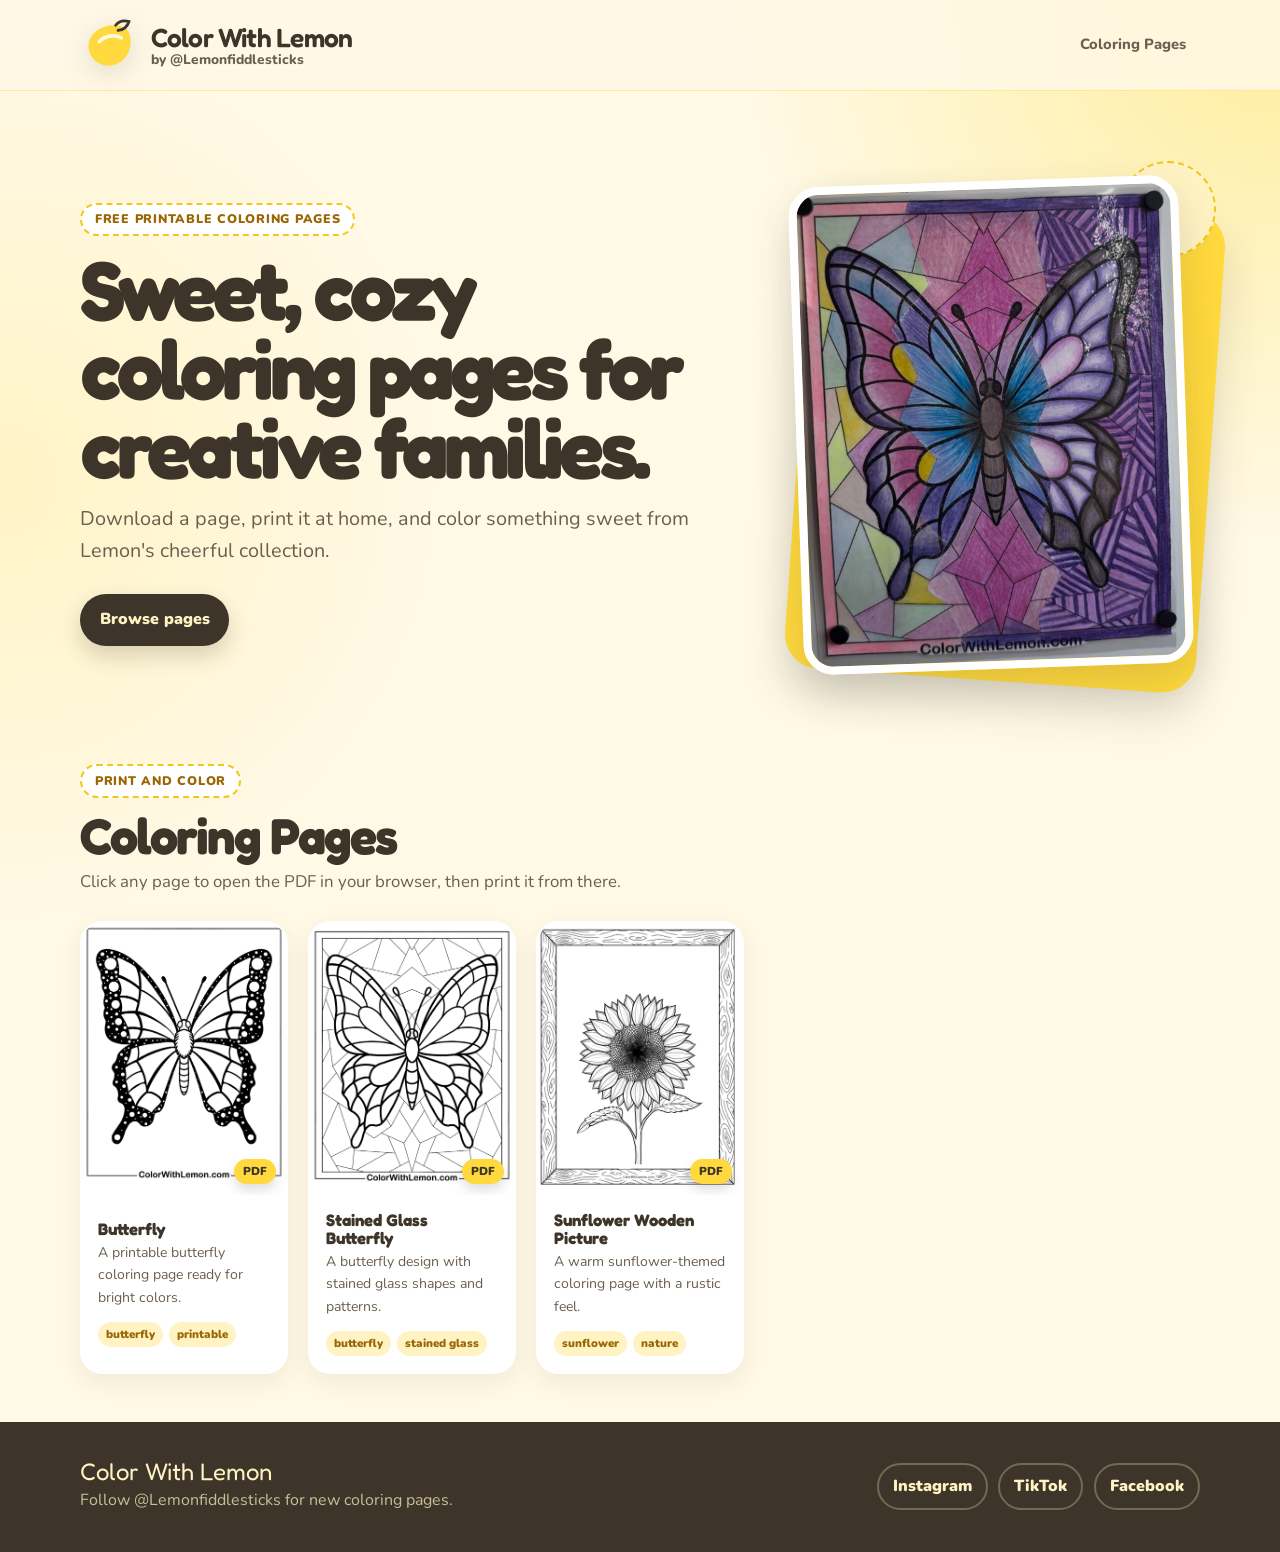
==== index.html @ b98b208a "Use photo in hero artwork" ====
<!doctype html>
<html lang="en">
<head>
  <meta charset="utf-8">
  <meta name="viewport" content="width=device-width, initial-scale=1">
  <meta name="description" content="Free printable coloring pages from Color With Lemon.">
  <title>Color With Lemon | Free Printable Coloring Pages</title>
  <link rel="icon" href="favicon.svg" type="image/svg+xml">
  <link rel="preconnect" href="https://fonts.googleapis.com">
  <link rel="preconnect" href="https://fonts.gstatic.com" crossorigin>
  <link href="https://fonts.googleapis.com/css2?family=Fredoka:wght@400;500;600&family=Nunito:wght@400;600;700;800&display=swap" rel="stylesheet">
  <link rel="stylesheet" href="assets/css/styles.css">
</head>
<body>
  <a class="skip-link" href="#main">Skip to content</a>

  <header class="site-header">
    <div class="container header-inner">
      <a href="./" class="brand" aria-label="Color With Lemon home">
        <span class="brand-mark" aria-hidden="true">
          <svg viewBox="0 0 64 64" role="img">
            <path d="M50.5 13.5C39.2 7.3 22.7 9.9 13.7 21.1 4.8 32.4 10.3 48.7 23.9 53.4c13.6 4.8 28.5-4.4 31.2-18.3 1.7-8.8.5-16.9-4.6-21.6Z" fill="currentColor"/>
            <path d="M39.3 10.2c3.7-4.8 9-5.8 14.8-4.1-1.7 5.3-6.3 9.3-12.2 9.7" fill="none" stroke="#3d3529" stroke-width="3" stroke-linecap="round"/>
            <path d="M21.3 28.3c5.5-6.2 16.6-8.6 24.2-4.3" fill="none" stroke="#fff9e6" stroke-width="4" stroke-linecap="round"/>
          </svg>
        </span>
        <span class="brand-copy">
          <span class="brand-title">Color With Lemon</span>
          <span class="brand-subtitle">by @Lemonfiddlesticks</span>
        </span>
      </a>

      <nav class="header-nav" aria-label="Primary navigation">
        <a href="#coloring-pages">Coloring Pages</a>
      </nav>
    </div>
  </header>

  <main id="main">
    <section class="hero">
      <div class="container hero-grid">
        <div class="hero-copy">
          <p class="eyebrow">Free printable coloring pages</p>
          <h1>Sweet, cozy coloring pages for creative families.</h1>
          <p class="hero-text">
            Download a page, print it at home, and color something sweet from Lemon's cheerful collection.
          </p>
          <div class="hero-actions">
            <a class="button button-primary" href="#coloring-pages">Browse pages</a>
          </div>
        </div>

        <div class="hero-art">
          <img src="assets/images/hero-photo.jpg" alt="Finished coloring page from Color With Lemon">
        </div>
      </div>
    </section>

    <section id="coloring-pages" class="section">
      <div class="container">
        <div class="section-heading">
          <p class="eyebrow">Print and color</p>
          <h2>Coloring Pages</h2>
          <p>Click any page to open the PDF in your browser, then print it from there.</p>
        </div>

        <div id="gallery" class="gallery" aria-live="polite"></div>

        <noscript>
          <p class="noscript-note">
            JavaScript is required to load the coloring page gallery. You can still browse the PDF files in the <code>pdfs</code> folder.
          </p>
        </noscript>
      </div>
    </section>

  </main>

  <footer class="site-footer">
    <div class="container footer-inner">
      <div>
        <p class="footer-title">Color With Lemon</p>
        <p class="footer-subtitle">Follow @Lemonfiddlesticks for new coloring pages.</p>
      </div>

      <nav class="social-links" aria-label="Social links">
        <a href="https://instagram.com/lemonfiddlesticks" target="_blank" rel="noopener noreferrer">Instagram</a>
        <a href="https://tiktok.com/@lemonfiddlesticks" target="_blank" rel="noopener noreferrer">TikTok</a>
        <a href="https://www.facebook.com/profile.php?id=61571527990612" target="_blank" rel="noopener noreferrer">Facebook</a>
      </nav>
    </div>
  </footer>

  <script src="assets/js/coloring-pages.js"></script>
  <script src="assets/js/site.js"></script>
</body>
</html>
---- assets/css/styles.css ----
:root {
  --lemon-cream: #fff9e6;
  --lemon-light: #fff3c4;
  --lemon-soft: #ffe566;
  --lemon-bright: #ffd93d;
  --lemon-gold: #f5c518;
  --lemon-deep: #d99612;
  --lemon-zest: #9b6705;
  --leaf: #7fa65a;
  --ink: #3d3529;
  --ink-soft: #6b5f4f;
  --white: #ffffff;
  --line: rgba(61, 53, 41, 0.14);
  --shadow-soft: rgba(61, 53, 41, 0.08);
  --shadow-medium: rgba(61, 53, 41, 0.16);
  --radius: 22px;
  --radius-small: 14px;
}

*,
*::before,
*::after {
  box-sizing: border-box;
}

html {
  scroll-behavior: smooth;
}

body {
  margin: 0;
  min-height: 100vh;
  font-family: "Nunito", system-ui, sans-serif;
  color: var(--ink);
  background:
    radial-gradient(circle at top right, rgba(255, 229, 102, 0.58), transparent 34rem),
    radial-gradient(circle at left 30rem, rgba(255, 243, 196, 0.95), transparent 28rem),
    var(--lemon-cream);
  line-height: 1.6;
}

img,
svg {
  display: block;
  max-width: 100%;
}

a {
  color: inherit;
}

.skip-link {
  position: absolute;
  left: 1rem;
  top: 1rem;
  z-index: 20;
  transform: translateY(-150%);
  border-radius: 999px;
  background: var(--ink);
  color: var(--white);
  padding: 0.6rem 1rem;
  text-decoration: none;
  font-weight: 800;
}

.skip-link:focus {
  transform: translateY(0);
}

.container {
  width: min(1120px, calc(100% - 2rem));
  margin-inline: auto;
}

.site-header {
  position: sticky;
  top: 0;
  z-index: 10;
  border-bottom: 1px solid rgba(255, 217, 61, 0.45);
  background: rgba(255, 249, 230, 0.86);
  backdrop-filter: blur(18px);
}

.header-inner {
  display: flex;
  align-items: center;
  justify-content: space-between;
  gap: 1.25rem;
  padding-block: 1rem;
}

.brand {
  display: inline-flex;
  align-items: center;
  gap: 0.8rem;
  text-decoration: none;
}

.brand-mark {
  display: grid;
  width: 58px;
  height: 58px;
  place-items: center;
  color: var(--lemon-bright);
  filter: drop-shadow(0 7px 14px var(--shadow-medium));
}

.brand-copy {
  display: grid;
  line-height: 1.1;
}

.brand-title,
h1,
h2,
h3,
.footer-title {
  font-family: "Fredoka", system-ui, sans-serif;
}

.brand-title {
  font-size: clamp(1.25rem, 3vw, 1.65rem);
  font-weight: 600;
  letter-spacing: -0.03em;
}

.brand-subtitle {
  color: var(--ink-soft);
  font-size: 0.86rem;
  font-weight: 800;
}

.header-nav {
  display: flex;
  gap: 0.5rem;
  flex-wrap: wrap;
  justify-content: flex-end;
}

.header-nav a {
  border-radius: 999px;
  padding: 0.55rem 0.85rem;
  color: var(--ink-soft);
  text-decoration: none;
  font-size: 0.92rem;
  font-weight: 800;
}

.header-nav a:hover,
.header-nav a:focus-visible {
  background: var(--lemon-light);
  color: var(--ink);
}

.hero {
  padding-block: clamp(3rem, 7vw, 6rem) 3rem;
}

.hero-grid {
  display: grid;
  align-items: center;
  gap: clamp(2rem, 6vw, 5rem);
}

.hero-copy {
  max-width: 690px;
}

.eyebrow {
  display: inline-flex;
  width: fit-content;
  margin: 0 0 0.85rem;
  border: 2px dashed var(--lemon-gold);
  border-radius: 999px;
  background: var(--white);
  color: var(--lemon-zest);
  padding: 0.3rem 0.8rem;
  font-size: 0.78rem;
  font-weight: 900;
  letter-spacing: 0.06em;
  text-transform: uppercase;
}

h1,
h2,
h3,
p {
  margin-top: 0;
}

h1 {
  max-width: 780px;
  margin-bottom: 1rem;
  font-size: clamp(2.45rem, 8vw, 5.2rem);
  line-height: 0.95;
  letter-spacing: -0.055em;
}

.hero-text {
  max-width: 620px;
  color: var(--ink-soft);
  font-size: clamp(1.04rem, 2.2vw, 1.24rem);
}

.hero-actions {
  display: flex;
  flex-wrap: wrap;
  gap: 0.8rem;
  margin-top: 1.7rem;
}

.button {
  display: inline-flex;
  align-items: center;
  justify-content: center;
  min-height: 46px;
  border: 2px solid transparent;
  border-radius: 999px;
  padding: 0.72rem 1.1rem;
  text-decoration: none;
  font-weight: 900;
  transition: transform 180ms ease, box-shadow 180ms ease, background 180ms ease;
}

.button:hover,
.button:focus-visible {
  transform: translateY(-2px);
}

.button-primary {
  background: var(--ink);
  color: var(--lemon-light);
  box-shadow: 0 10px 22px rgba(61, 53, 41, 0.2);
}

.button-secondary {
  border-color: var(--lemon-gold);
  background: var(--white);
  color: var(--ink);
}

.hero-art {
  position: relative;
  isolation: isolate;
}

.hero-art::before {
  content: "";
  position: absolute;
  inset: 1.2rem -0.7rem -0.8rem 1rem;
  z-index: -1;
  border-radius: 34px;
  background: var(--lemon-bright);
  transform: rotate(4deg);
  box-shadow: 0 22px 45px var(--shadow-medium);
}

.hero-art::after {
  content: "";
  position: absolute;
  width: 6rem;
  height: 6rem;
  right: -1rem;
  top: -1.2rem;
  z-index: -1;
  border-radius: 50%;
  background: var(--lemon-light);
  border: 2px dashed var(--lemon-gold);
}

.hero-art img {
  width: min(100%, 390px);
  margin-inline: auto;
  border: 8px solid var(--white);
  border-radius: 30px;
  aspect-ratio: 4 / 5;
  object-fit: cover;
  box-shadow: 0 18px 42px var(--shadow-medium);
  transform: rotate(-2deg);
}

.section {
  padding-block: 3rem;
}

.section-heading {
  max-width: 710px;
  margin-bottom: 1.55rem;
}

.section-heading h2 {
  margin-bottom: 0.45rem;
  font-size: clamp(2rem, 5vw, 3.15rem);
  line-height: 1;
  letter-spacing: -0.04em;
}

.section-heading p:not(.eyebrow) {
  color: var(--ink-soft);
  font-size: 1.05rem;
}

.gallery {
  display: grid;
  grid-template-columns: repeat(auto-fill, minmax(180px, 1fr));
  gap: 1.25rem;
}

.gallery-card {
  display: grid;
  overflow: hidden;
  border: 2px solid transparent;
  border-radius: var(--radius);
  background: var(--white);
  color: var(--ink);
  text-decoration: none;
  box-shadow: 0 8px 24px var(--shadow-soft);
  transition: transform 180ms ease, box-shadow 180ms ease, border-color 180ms ease;
}

.gallery-card:hover,
.gallery-card:focus-visible {
  transform: translateY(-5px);
  border-color: var(--lemon-gold);
  box-shadow: 0 18px 36px var(--shadow-medium);
}

.gallery-thumb {
  position: relative;
  display: grid;
  aspect-ratio: 3 / 4;
  place-items: center;
  overflow: hidden;
  background: var(--lemon-light);
}

.gallery-thumb img {
  width: 100%;
  height: 100%;
  object-fit: cover;
}

.pdf-badge {
  position: absolute;
  right: 0.65rem;
  bottom: 0.65rem;
  border-radius: 999px;
  background: var(--lemon-bright);
  color: var(--ink);
  padding: 0.22rem 0.55rem;
  font-size: 0.72rem;
  font-weight: 900;
  box-shadow: 0 6px 12px rgba(61, 53, 41, 0.16);
}

.gallery-info {
  padding: 1rem;
}

.gallery-info h3 {
  margin-bottom: 0.24rem;
  font-size: 1.04rem;
  line-height: 1.1;
}

.gallery-info p {
  margin-bottom: 0.8rem;
  color: var(--ink-soft);
  font-size: 0.88rem;
}

.gallery-meta {
  display: flex;
  flex-wrap: wrap;
  gap: 0.4rem;
}

.tag {
  border-radius: 999px;
  background: var(--lemon-light);
  color: var(--lemon-zest);
  padding: 0.2rem 0.5rem;
  font-size: 0.72rem;
  font-weight: 900;
}

.empty-gallery,
.noscript-note {
  border: 2px dashed var(--lemon-gold);
  border-radius: var(--radius);
  background: rgba(255, 255, 255, 0.68);
  padding: 1.25rem;
  color: var(--ink-soft);
}

.site-footer {
  background: var(--ink);
  color: var(--lemon-light);
  padding-block: 2.4rem;
}

.footer-inner {
  display: grid;
  gap: 1.25rem;
  align-items: center;
}

.footer-title {
  margin-bottom: 0.2rem;
  font-size: 1.5rem;
  line-height: 1;
}

.footer-subtitle {
  margin-bottom: 0;
  color: rgba(255, 243, 196, 0.72);
}

.social-links {
  display: flex;
  flex-wrap: wrap;
  gap: 0.65rem;
}

.social-links a {
  border: 2px solid rgba(255, 243, 196, 0.28);
  border-radius: 999px;
  padding: 0.55rem 0.88rem;
  color: var(--lemon-light);
  text-decoration: none;
  font-weight: 900;
}

.social-links a:hover,
.social-links a:focus-visible {
  border-color: var(--lemon-bright);
  background: rgba(255, 217, 61, 0.12);
}

@media (min-width: 760px) {
  .hero-grid {
    grid-template-columns: minmax(0, 1.08fr) minmax(300px, 0.72fr);
  }

  .footer-inner {
    grid-template-columns: 1fr auto;
  }
}

@media (max-width: 650px) {
  .header-inner {
    align-items: flex-start;
    flex-direction: column;
  }

  .header-nav {
    justify-content: flex-start;
  }

  .brand-mark {
    width: 50px;
    height: 50px;
  }

  .hero {
    padding-top: 2rem;
  }
}
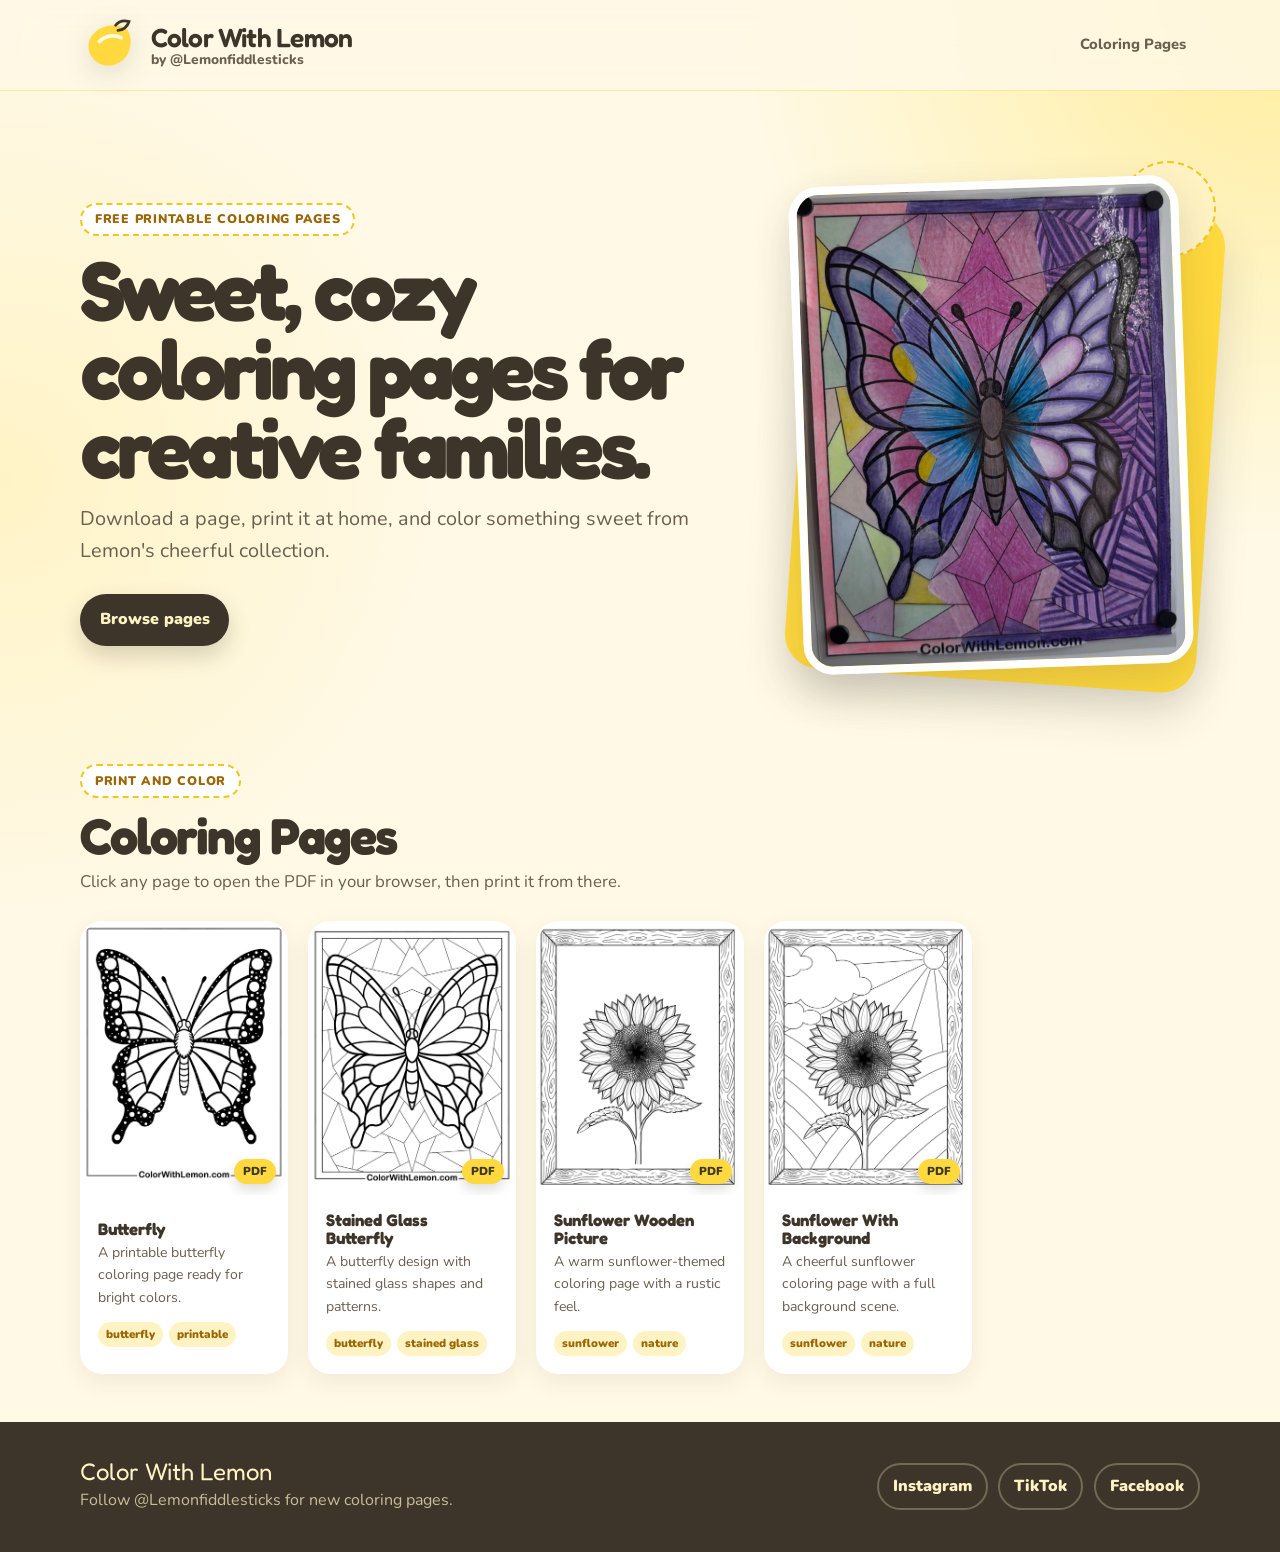
==== commit fd47cf83: "remove link" ====
--- a/index.html
+++ b/index.html
@@ -12,7 +12,6 @@
   <link rel="stylesheet" href="assets/css/styles.css">
 </head>
 <body>
-  <a class="skip-link" href="#main">Skip to content</a>
 
   <header class="site-header">
     <div class="container header-inner">
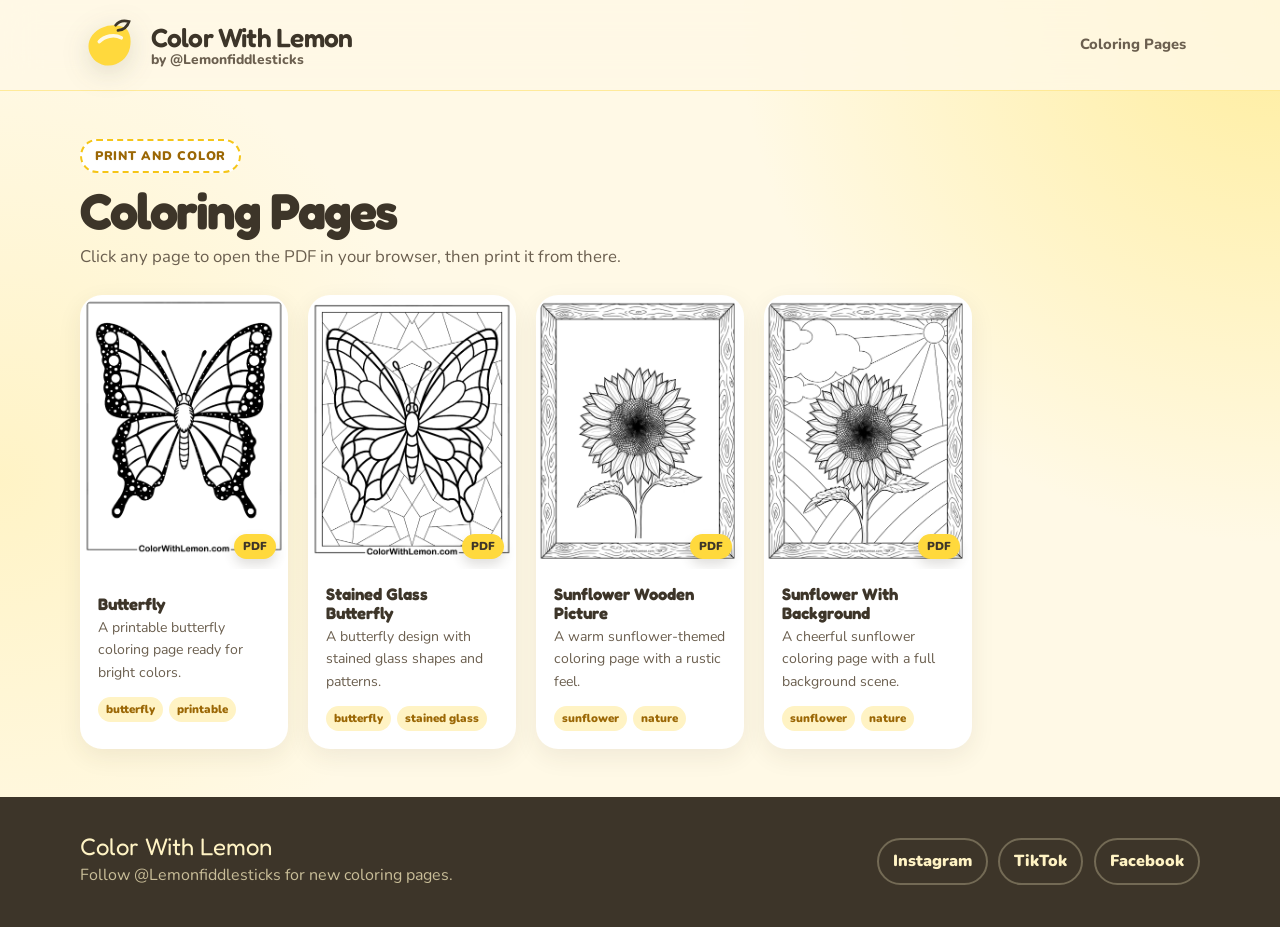
==== commit b288d294: "Remove hero section from the home page." ====
--- a/index.html
+++ b/index.html
@@ -1,6 +1,15 @@
 <!doctype html>
 <html lang="en">
 <head>
+  <!-- Google tag (gtag.js) -->
+<script async src="https://www.googletagmanager.com/gtag/js?id=G-7JGD2ZB0GD"></script>
+<script>
+  window.dataLayer = window.dataLayer || [];
+  function gtag(){dataLayer.push(arguments);}
+  gtag('js', new Date());
+
+  gtag('config', 'G-7JGD2ZB0GD');
+</script>
   <meta charset="utf-8">
   <meta name="viewport" content="width=device-width, initial-scale=1">
   <meta name="description" content="Free printable coloring pages from Color With Lemon.">
@@ -36,25 +45,6 @@
   </header>
 
   <main id="main">
-    <section class="hero">
-      <div class="container hero-grid">
-        <div class="hero-copy">
-          <p class="eyebrow">Free printable coloring pages</p>
-          <h1>Sweet, cozy coloring pages for creative families.</h1>
-          <p class="hero-text">
-            Download a page, print it at home, and color something sweet from Lemon's cheerful collection.
-          </p>
-          <div class="hero-actions">
-            <a class="button button-primary" href="#coloring-pages">Browse pages</a>
-          </div>
-        </div>
-
-        <div class="hero-art">
-          <img src="assets/images/hero-photo.jpg" alt="Finished coloring page from Color With Lemon">
-        </div>
-      </div>
-    </section>
-
     <section id="coloring-pages" class="section">
       <div class="container">
         <div class="section-heading">
@@ -92,5 +82,8 @@
 
   <script src="assets/js/coloring-pages.js"></script>
   <script src="assets/js/site.js"></script>
+  <!-- Cloudflare Web Analytics -->
+  <script defer src="https://static.cloudflareinsights.com/beacon.min.js" data-cf-beacon='{"token":"57215de814b4446d80dc1193537033d3"}'></script>
+  <!-- End Cloudflare Web Analytics -->
 </body>
 </html>
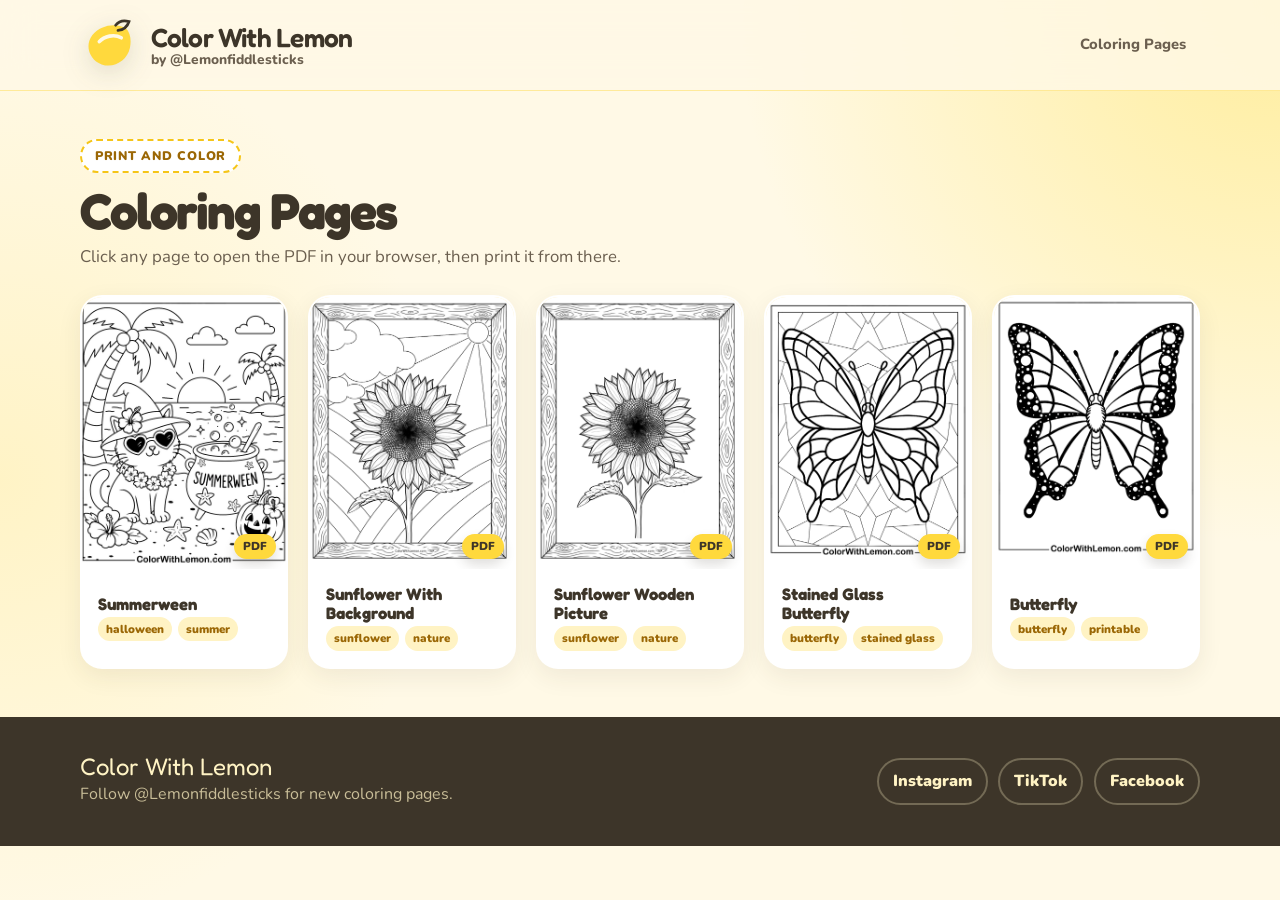
==== commit 039a7bc2: "Cache-bust gallery scripts so newest-first order shows up" ====
--- a/index.html
+++ b/index.html
@@ -80,8 +80,8 @@
     </div>
   </footer>
 
-  <script src="assets/js/coloring-pages.js"></script>
-  <script src="assets/js/site.js"></script>
+  <script src="assets/js/coloring-pages.js?v=20260717b"></script>
+  <script src="assets/js/site.js?v=20260717b"></script>
   <!-- Cloudflare Web Analytics -->
   <script defer src="https://static.cloudflareinsights.com/beacon.min.js" data-cf-beacon='{"token":"57215de814b4446d80dc1193537033d3"}'></script>
   <!-- End Cloudflare Web Analytics -->
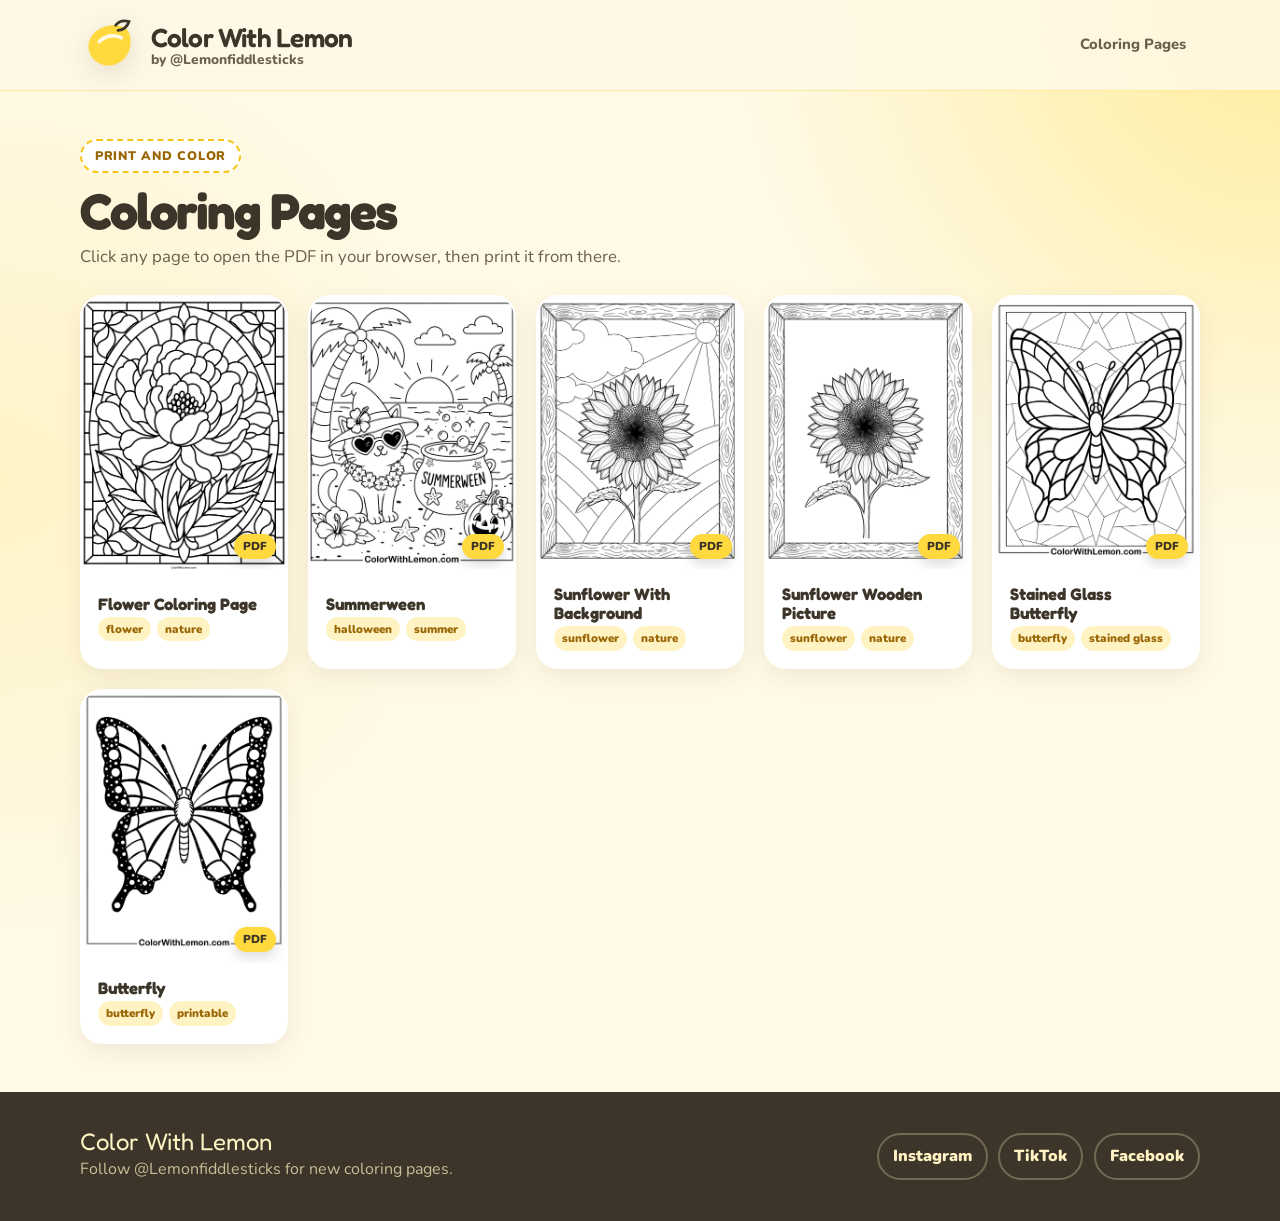
==== commit 27d48dcc: "Add flower coloring page" ====
--- a/index.html
+++ b/index.html
@@ -80,8 +80,8 @@
     </div>
   </footer>
 
-  <script src="assets/js/coloring-pages.js?v=20260717b"></script>
-  <script src="assets/js/site.js?v=20260717b"></script>
+  <script src="assets/js/coloring-pages.js?v=20261121"></script>
+  <script src="assets/js/site.js?v=20261121"></script>
   <!-- Cloudflare Web Analytics -->
   <script defer src="https://static.cloudflareinsights.com/beacon.min.js" data-cf-beacon='{"token":"57215de814b4446d80dc1193537033d3"}'></script>
   <!-- End Cloudflare Web Analytics -->
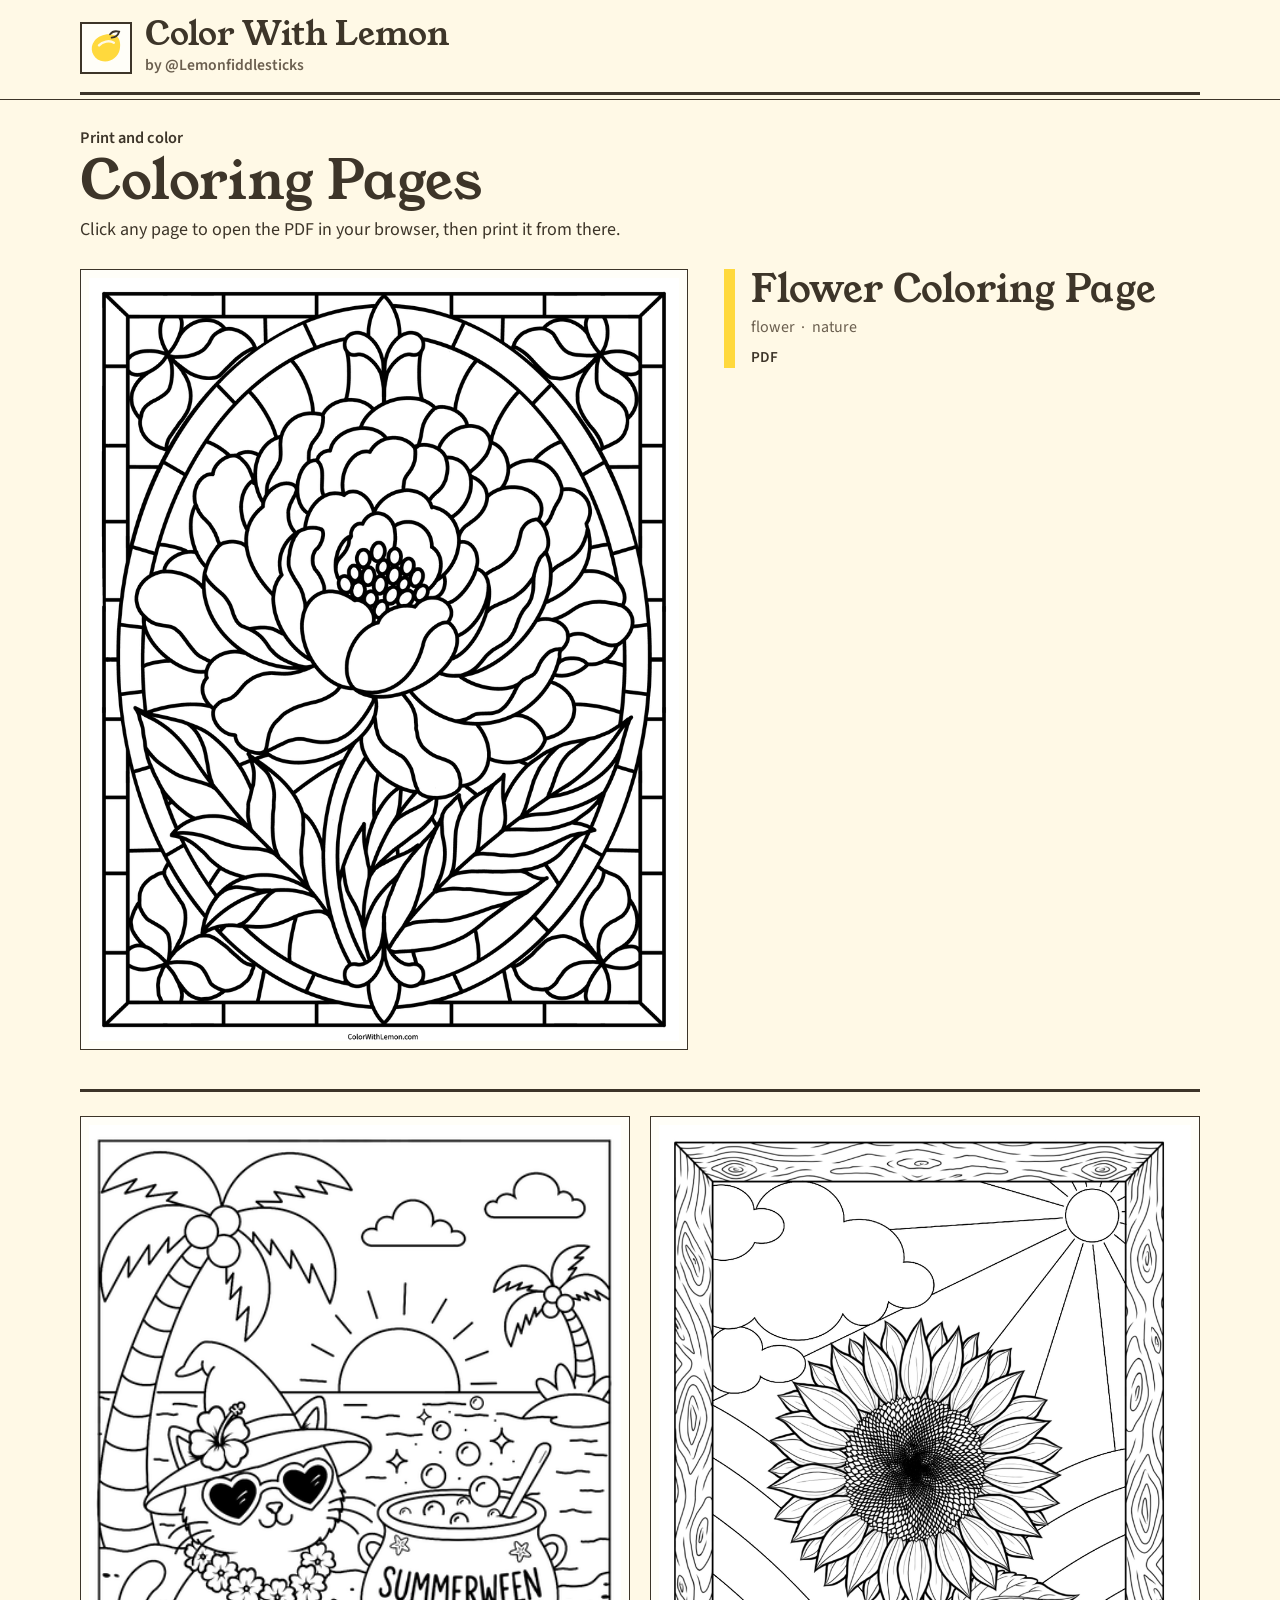
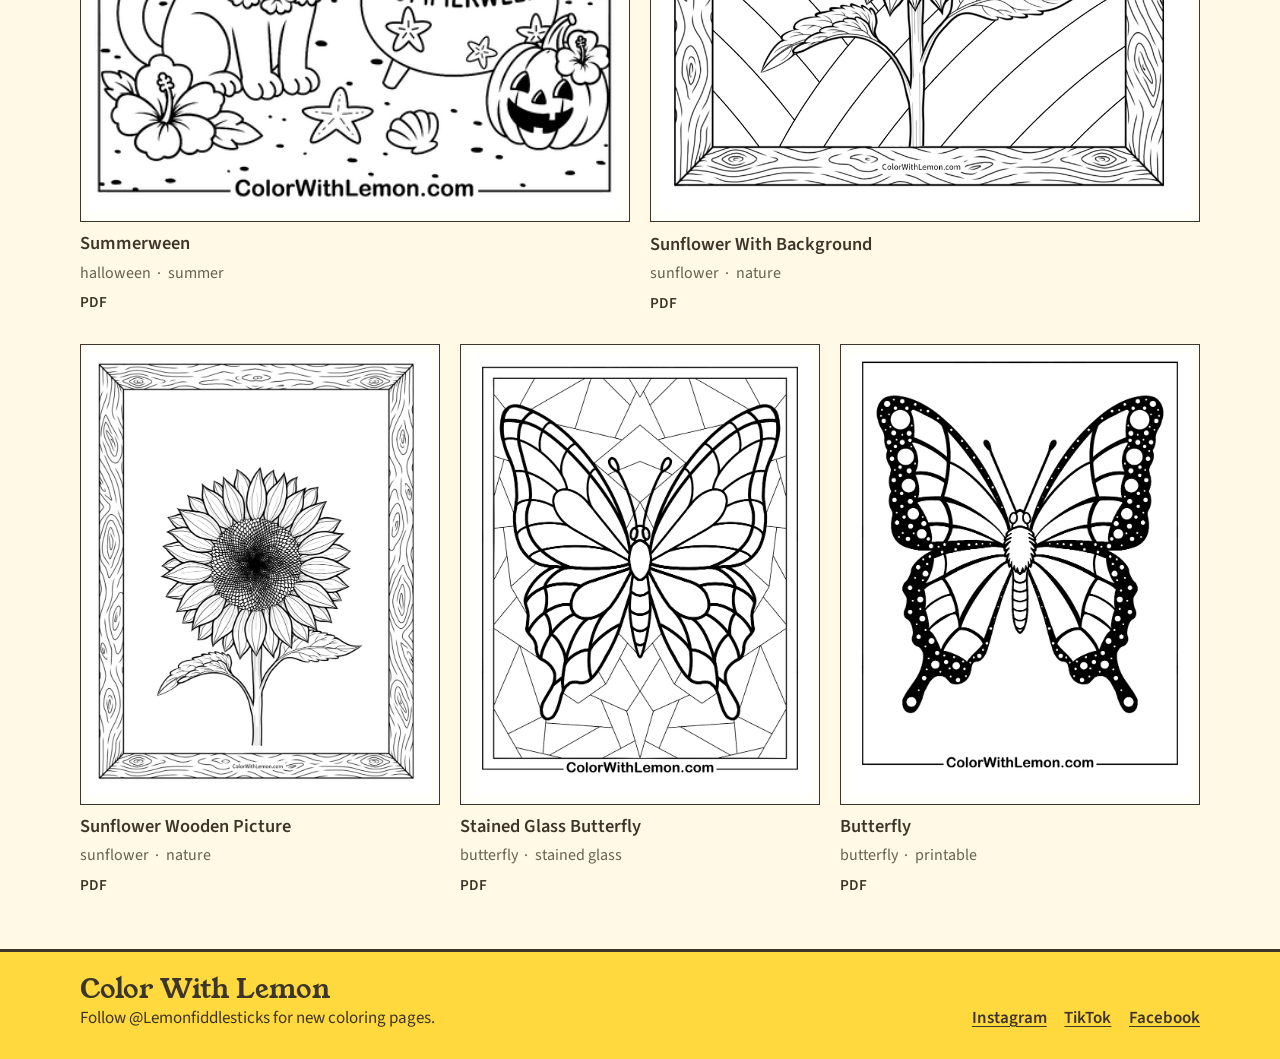
==== commit 14fbbe7c: "Restyle the gallery as a print catalog Feature the newest coloring page large and vary the size of t" ====
--- a/index.html
+++ b/index.html
@@ -17,13 +17,15 @@
   <link rel="icon" href="favicon.svg" type="image/svg+xml">
   <link rel="preconnect" href="https://fonts.googleapis.com">
   <link rel="preconnect" href="https://fonts.gstatic.com" crossorigin>
-  <link href="https://fonts.googleapis.com/css2?family=Fredoka:wght@400;500;600&family=Nunito:wght@400;600;700;800&display=swap" rel="stylesheet">
+  <link href="https://fonts.googleapis.com/css2?family=Source+Sans+3:wght@400;600&family=Young+Serif&display=swap" rel="stylesheet">
   <link rel="stylesheet" href="assets/css/styles.css">
 </head>
 <body>
 
-  <header class="site-header">
-    <div class="container header-inner">
+  <a class="skip-link" href="#coloring-pages">Skip to coloring pages</a>
+
+  <header class="masthead">
+    <div class="container masthead-inner">
       <a href="./" class="brand" aria-label="Color With Lemon home">
         <span class="brand-mark" aria-hidden="true">
           <svg viewBox="0 0 64 64" role="img">
@@ -37,10 +39,6 @@
           <span class="brand-subtitle">by @Lemonfiddlesticks</span>
         </span>
       </a>
-
-      <nav class="header-nav" aria-label="Primary navigation">
-        <a href="#coloring-pages">Coloring Pages</a>
-      </nav>
     </div>
   </header>
 
@@ -48,8 +46,8 @@
     <section id="coloring-pages" class="section">
       <div class="container">
         <div class="section-heading">
-          <p class="eyebrow">Print and color</p>
-          <h2>Coloring Pages</h2>
+          <p class="kicker">Print and color</p>
+          <h1>Coloring Pages</h1>
           <p>Click any page to open the PDF in your browser, then print it from there.</p>
         </div>
 
@@ -80,8 +78,8 @@
     </div>
   </footer>
 
-  <script src="assets/js/coloring-pages.js?v=20261121"></script>
-  <script src="assets/js/site.js?v=20261121"></script>
+  <script src="assets/js/coloring-pages.js?v=20261122"></script>
+  <script src="assets/js/site.js?v=20261122"></script>
   <!-- Cloudflare Web Analytics -->
   <script defer src="https://static.cloudflareinsights.com/beacon.min.js" data-cf-beacon='{"token":"57215de814b4446d80dc1193537033d3"}'></script>
   <!-- End Cloudflare Web Analytics -->
--- a/assets/css/styles.css
+++ b/assets/css/styles.css
@@ -1,20 +1,9 @@
 :root {
-  --lemon-cream: #fff9e6;
-  --lemon-light: #fff3c4;
-  --lemon-soft: #ffe566;
-  --lemon-bright: #ffd93d;
-  --lemon-gold: #f5c518;
-  --lemon-deep: #d99612;
-  --lemon-zest: #9b6705;
-  --leaf: #7fa65a;
+  --paper: #fff9e6;
+  --sheet: #fffef8;
+  --lemon: #ffd93d;
   --ink: #3d3529;
   --ink-soft: #6b5f4f;
-  --white: #ffffff;
-  --line: rgba(61, 53, 41, 0.14);
-  --shadow-soft: rgba(61, 53, 41, 0.08);
-  --shadow-medium: rgba(61, 53, 41, 0.16);
-  --radius: 22px;
-  --radius-small: 14px;
 }
 
 *,
@@ -30,13 +19,13 @@
 body {
   margin: 0;
   min-height: 100vh;
-  font-family: "Nunito", system-ui, sans-serif;
+  background: var(--paper);
   color: var(--ink);
-  background:
-    radial-gradient(circle at top right, rgba(255, 229, 102, 0.58), transparent 34rem),
-    radial-gradient(circle at left 30rem, rgba(255, 243, 196, 0.95), transparent 28rem),
-    var(--lemon-cream);
-  line-height: 1.6;
+  font-family: "Source Sans 3", "Segoe UI", sans-serif;
+  font-size: 1.0625rem;
+  font-weight: 400;
+  font-synthesis: none;
+  line-height: 1.5;
 }
 
 img,
@@ -45,26 +34,42 @@
   max-width: 100%;
 }
 
+h1,
+h2,
+p,
+ul {
+  margin: 0;
+}
+
 a {
   color: inherit;
 }
 
+a:focus-visible {
+  outline: 3px solid var(--ink);
+  outline-offset: 3px;
+}
+
+::selection {
+  background: var(--lemon);
+  color: var(--ink);
+}
+
 .skip-link {
   position: absolute;
-  left: 1rem;
-  top: 1rem;
-  z-index: 20;
-  transform: translateY(-150%);
-  border-radius: 999px;
+  left: 0.75rem;
+  top: 0.75rem;
+  z-index: 2;
+  transform: translateY(-200%);
   background: var(--ink);
-  color: var(--white);
-  padding: 0.6rem 1rem;
+  color: var(--paper);
+  padding: 0.45rem 0.7rem;
   text-decoration: none;
-  font-weight: 800;
+  font-weight: 600;
 }
 
 .skip-link:focus {
-  transform: translateY(0);
+  transform: none;
 }
 
 .container {
@@ -72,397 +77,287 @@
   margin-inline: auto;
 }
 
-.site-header {
-  position: sticky;
-  top: 0;
-  z-index: 10;
-  border-bottom: 1px solid rgba(255, 217, 61, 0.45);
-  background: rgba(255, 249, 230, 0.86);
-  backdrop-filter: blur(18px);
-}
-
-.header-inner {
-  display: flex;
-  align-items: center;
-  justify-content: space-between;
-  gap: 1.25rem;
-  padding-block: 1rem;
+.masthead-inner {
+  padding-block: 1.15rem 0.95rem;
+  border-bottom: 3px solid var(--ink);
+}
+
+.masthead::after {
+  content: "";
+  display: block;
+  height: 1px;
+  margin-top: 4px;
+  background: var(--ink);
 }
 
 .brand {
   display: inline-flex;
   align-items: center;
   gap: 0.8rem;
+  color: inherit;
   text-decoration: none;
 }
 
 .brand-mark {
   display: grid;
-  width: 58px;
-  height: 58px;
+  width: 3.25rem;
+  height: 3.25rem;
+  flex: none;
   place-items: center;
-  color: var(--lemon-bright);
-  filter: drop-shadow(0 7px 14px var(--shadow-medium));
+  background: var(--sheet);
+  color: var(--lemon);
+  border: 2px solid var(--ink);
+}
+
+.brand-mark svg {
+  width: 2.45rem;
+  height: 2.45rem;
 }
 
 .brand-copy {
   display: grid;
-  line-height: 1.1;
+  gap: 0.15rem;
 }
 
 .brand-title,
+.footer-title,
 h1,
-h2,
-h3,
-.footer-title {
-  font-family: "Fredoka", system-ui, sans-serif;
+.sheet-feature .sheet-title {
+  font-family: "Young Serif", Georgia, "Times New Roman", serif;
+  font-weight: 400;
+  letter-spacing: 0;
 }
 
 .brand-title {
-  font-size: clamp(1.25rem, 3vw, 1.65rem);
-  font-weight: 600;
-  letter-spacing: -0.03em;
+  font-size: clamp(1.6rem, 3vw, 2.05rem);
+  line-height: 1;
 }
 
 .brand-subtitle {
   color: var(--ink-soft);
-  font-size: 0.86rem;
-  font-weight: 800;
-}
-
-.header-nav {
-  display: flex;
-  gap: 0.5rem;
+  font-size: 0.98rem;
+  font-weight: 600;
+}
+
+.section {
+  padding-block: 1.6rem 3.25rem;
+}
+
+.kicker {
+  margin-bottom: 0.3rem;
+  font-size: 1.02rem;
+  font-weight: 600;
+}
+
+h1 {
+  margin-bottom: 0.45rem;
+  font-size: clamp(2.35rem, 5vw, 3.35rem);
+  line-height: 1;
+}
+
+.section-heading p:last-child {
+  max-width: 36rem;
+  font-size: 1.125rem;
+}
+
+.gallery {
+  margin-top: 1.6rem;
+}
+
+.sheet {
+  display: flex;
+  flex-direction: column;
+  gap: 0.65rem;
+  color: inherit;
+  text-decoration: none;
+}
+
+.sheet-feature {
+  display: grid;
+  grid-template-columns: minmax(0, 38rem) minmax(14rem, 1fr);
+  align-items: start;
+  gap: 1.15rem 2.25rem;
+}
+
+.sheet-art {
+  display: block;
+  min-width: 0;
+  padding: 0.5rem;
+  border: 1px solid var(--ink);
+  background: var(--sheet);
+  line-height: 0;
+}
+
+.sheet-art img {
+  width: 100%;
+  height: auto;
+  background: #fff;
+}
+
+.sheet-caption {
+  display: flex;
+  flex-direction: column;
+  align-items: flex-start;
+  gap: 0.4rem;
+}
+
+.sheet-feature .sheet-caption {
+  padding-left: 1rem;
+  border-left: 0.7rem solid var(--lemon);
+}
+
+.sheet-title {
+  font-size: 1.15rem;
+  font-weight: 600;
+  line-height: 1.2;
+}
+
+.sheet-feature .sheet-title {
+  font-size: clamp(1.85rem, 3vw, 2.45rem);
+  line-height: 1.05;
+}
+
+.sheet-tags {
+  display: flex;
   flex-wrap: wrap;
-  justify-content: flex-end;
-}
-
-.header-nav a {
-  border-radius: 999px;
-  padding: 0.55rem 0.85rem;
+  padding: 0;
+  list-style: none;
   color: var(--ink-soft);
-  text-decoration: none;
-  font-size: 0.92rem;
-  font-weight: 800;
-}
-
-.header-nav a:hover,
-.header-nav a:focus-visible {
-  background: var(--lemon-light);
-  color: var(--ink);
-}
-
-.hero {
-  padding-block: clamp(3rem, 7vw, 6rem) 3rem;
-}
-
-.hero-grid {
+  font-size: 1rem;
+}
+
+.sheet-tags li:not(:last-child)::after {
+  content: "·";
+  margin-inline: 0.4rem;
+}
+
+.sheet-file {
+  font-size: 0.95rem;
+  font-weight: 600;
+}
+
+.sheet:hover .sheet-art,
+.sheet:focus-visible .sheet-art {
+  background: var(--lemon);
+}
+
+.sheet:hover .sheet-title,
+.sheet:focus-visible .sheet-title {
+  text-decoration: underline;
+  text-underline-offset: 0.14em;
+}
+
+.sheets {
   display: grid;
-  align-items: center;
-  gap: clamp(2rem, 6vw, 5rem);
-}
-
-.hero-copy {
-  max-width: 690px;
-}
-
-.eyebrow {
-  display: inline-flex;
-  width: fit-content;
-  margin: 0 0 0.85rem;
-  border: 2px dashed var(--lemon-gold);
-  border-radius: 999px;
-  background: var(--white);
-  color: var(--lemon-zest);
-  padding: 0.3rem 0.8rem;
-  font-size: 0.78rem;
-  font-weight: 900;
-  letter-spacing: 0.06em;
-  text-transform: uppercase;
-}
-
-h1,
-h2,
-h3,
-p {
-  margin-top: 0;
-}
-
-h1 {
-  max-width: 780px;
-  margin-bottom: 1rem;
-  font-size: clamp(2.45rem, 8vw, 5.2rem);
-  line-height: 0.95;
-  letter-spacing: -0.055em;
-}
-
-.hero-text {
-  max-width: 620px;
-  color: var(--ink-soft);
-  font-size: clamp(1.04rem, 2.2vw, 1.24rem);
-}
-
-.hero-actions {
-  display: flex;
-  flex-wrap: wrap;
-  gap: 0.8rem;
-  margin-top: 1.7rem;
-}
-
-.button {
-  display: inline-flex;
-  align-items: center;
-  justify-content: center;
-  min-height: 46px;
-  border: 2px solid transparent;
-  border-radius: 999px;
-  padding: 0.72rem 1.1rem;
-  text-decoration: none;
-  font-weight: 900;
-  transition: transform 180ms ease, box-shadow 180ms ease, background 180ms ease;
-}
-
-.button:hover,
-.button:focus-visible {
-  transform: translateY(-2px);
-}
-
-.button-primary {
-  background: var(--ink);
-  color: var(--lemon-light);
-  box-shadow: 0 10px 22px rgba(61, 53, 41, 0.2);
-}
-
-.button-secondary {
-  border-color: var(--lemon-gold);
-  background: var(--white);
-  color: var(--ink);
-}
-
-.hero-art {
-  position: relative;
-  isolation: isolate;
-}
-
-.hero-art::before {
-  content: "";
-  position: absolute;
-  inset: 1.2rem -0.7rem -0.8rem 1rem;
-  z-index: -1;
-  border-radius: 34px;
-  background: var(--lemon-bright);
-  transform: rotate(4deg);
-  box-shadow: 0 22px 45px var(--shadow-medium);
-}
-
-.hero-art::after {
-  content: "";
-  position: absolute;
-  width: 6rem;
-  height: 6rem;
-  right: -1rem;
-  top: -1.2rem;
-  z-index: -1;
-  border-radius: 50%;
-  background: var(--lemon-light);
-  border: 2px dashed var(--lemon-gold);
-}
-
-.hero-art img {
-  width: min(100%, 390px);
-  margin-inline: auto;
-  border: 8px solid var(--white);
-  border-radius: 30px;
-  aspect-ratio: 4 / 5;
-  object-fit: cover;
-  box-shadow: 0 18px 42px var(--shadow-medium);
-  transform: rotate(-2deg);
-}
-
-.section {
-  padding-block: 3rem;
-}
-
-.section-heading {
-  max-width: 710px;
-  margin-bottom: 1.55rem;
-}
-
-.section-heading h2 {
-  margin-bottom: 0.45rem;
-  font-size: clamp(2rem, 5vw, 3.15rem);
-  line-height: 1;
-  letter-spacing: -0.04em;
-}
-
-.section-heading p:not(.eyebrow) {
-  color: var(--ink-soft);
-  font-size: 1.05rem;
-}
-
-.gallery {
-  display: grid;
-  grid-template-columns: repeat(auto-fill, minmax(180px, 1fr));
-  gap: 1.25rem;
-}
-
-.gallery-card {
-  display: grid;
-  overflow: hidden;
-  border: 2px solid transparent;
-  border-radius: var(--radius);
-  background: var(--white);
-  color: var(--ink);
-  text-decoration: none;
-  box-shadow: 0 8px 24px var(--shadow-soft);
-  transition: transform 180ms ease, box-shadow 180ms ease, border-color 180ms ease;
-}
-
-.gallery-card:hover,
-.gallery-card:focus-visible {
-  transform: translateY(-5px);
-  border-color: var(--lemon-gold);
-  box-shadow: 0 18px 36px var(--shadow-medium);
-}
-
-.gallery-thumb {
-  position: relative;
-  display: grid;
-  aspect-ratio: 3 / 4;
-  place-items: center;
-  overflow: hidden;
-  background: var(--lemon-light);
-}
-
-.gallery-thumb img {
-  width: 100%;
-  height: 100%;
-  object-fit: cover;
-}
-
-.pdf-badge {
-  position: absolute;
-  right: 0.65rem;
-  bottom: 0.65rem;
-  border-radius: 999px;
-  background: var(--lemon-bright);
-  color: var(--ink);
-  padding: 0.22rem 0.55rem;
-  font-size: 0.72rem;
-  font-weight: 900;
-  box-shadow: 0 6px 12px rgba(61, 53, 41, 0.16);
-}
-
-.gallery-info {
-  padding: 1rem;
-}
-
-.gallery-info h3 {
-  margin-bottom: 0.24rem;
-  font-size: 1.04rem;
-  line-height: 1.1;
-}
-
-.gallery-info p {
-  margin-bottom: 0.8rem;
-  color: var(--ink-soft);
-  font-size: 0.88rem;
-}
-
-.gallery-meta {
-  display: flex;
-  flex-wrap: wrap;
-  gap: 0.4rem;
-}
-
-.tag {
-  border-radius: 999px;
-  background: var(--lemon-light);
-  color: var(--lemon-zest);
-  padding: 0.2rem 0.5rem;
-  font-size: 0.72rem;
-  font-weight: 900;
+  grid-template-columns: 1fr;
+  gap: 1.85rem 1.25rem;
+  margin-top: 2.4rem;
+  padding-top: 1.5rem;
+  border-top: 3px solid var(--ink);
 }
 
 .empty-gallery,
 .noscript-note {
-  border: 2px dashed var(--lemon-gold);
-  border-radius: var(--radius);
-  background: rgba(255, 255, 255, 0.68);
-  padding: 1.25rem;
-  color: var(--ink-soft);
+  border: 1px solid var(--ink);
+  background: var(--sheet);
+  padding: 1rem 1.1rem;
+}
+
+.noscript-note {
+  margin-top: 1.5rem;
+}
+
+code {
+  font-family: ui-monospace, SFMono-Regular, Menlo, Consolas, monospace;
 }
 
 .site-footer {
-  background: var(--ink);
-  color: var(--lemon-light);
-  padding-block: 2.4rem;
+  border-top: 3px solid var(--ink);
+  background: var(--lemon);
+  color: var(--ink);
+  padding-block: 1.5rem 1.7rem;
 }
 
 .footer-inner {
-  display: grid;
-  gap: 1.25rem;
-  align-items: center;
+  display: flex;
+  flex-wrap: wrap;
+  align-items: end;
+  justify-content: space-between;
+  gap: 1.1rem 2rem;
 }
 
 .footer-title {
   margin-bottom: 0.2rem;
-  font-size: 1.5rem;
+  font-size: 1.7rem;
   line-height: 1;
 }
 
-.footer-subtitle {
-  margin-bottom: 0;
-  color: rgba(255, 243, 196, 0.72);
-}
-
 .social-links {
   display: flex;
   flex-wrap: wrap;
-  gap: 0.65rem;
+  gap: 0.35rem 1.1rem;
 }
 
 .social-links a {
-  border: 2px solid rgba(255, 243, 196, 0.28);
-  border-radius: 999px;
-  padding: 0.55rem 0.88rem;
-  color: var(--lemon-light);
+  font-weight: 600;
+  text-underline-offset: 0.16em;
+}
+
+.social-links a:hover {
+  background: var(--ink);
+  color: var(--paper);
   text-decoration: none;
-  font-weight: 900;
-}
-
-.social-links a:hover,
+}
+
 .social-links a:focus-visible {
-  border-color: var(--lemon-bright);
-  background: rgba(255, 217, 61, 0.12);
-}
-
-@media (min-width: 760px) {
-  .hero-grid {
-    grid-template-columns: minmax(0, 1.08fr) minmax(300px, 0.72fr);
-  }
-
-  .footer-inner {
-    grid-template-columns: 1fr auto;
-  }
-}
-
-@media (max-width: 650px) {
-  .header-inner {
-    align-items: flex-start;
-    flex-direction: column;
-  }
-
-  .header-nav {
-    justify-content: flex-start;
-  }
-
-  .brand-mark {
-    width: 50px;
-    height: 50px;
-  }
-
-  .hero {
-    padding-top: 2rem;
-  }
-}
+  background: var(--ink);
+  color: var(--paper);
+}
+
+@media (min-width: 700px) {
+  .sheets {
+    grid-template-columns: 1fr 1fr;
+  }
+}
+
+@media (min-width: 980px) {
+  .sheets {
+    grid-template-columns: repeat(6, 1fr);
+  }
+
+  .sheet-l {
+    grid-column: span 3;
+  }
+
+  .sheet-m {
+    grid-column: span 3;
+  }
+
+  .sheet-s {
+    grid-column: span 2;
+  }
+}
+
+@media (max-width: 740px) {
+  .container {
+    width: min(1120px, calc(100% - 1.5rem));
+  }
+
+  .sheet-feature {
+    grid-template-columns: 1fr;
+    gap: 0.85rem;
+  }
+
+  .sheet-feature .sheet-caption {
+    padding-top: 0.75rem;
+    padding-left: 0;
+    border-left: 0;
+    border-top: 0.55rem solid var(--lemon);
+  }
+}
+
+@media (prefers-reduced-motion: reduce) {
+  html {
+    scroll-behavior: auto;
+  }
+}
